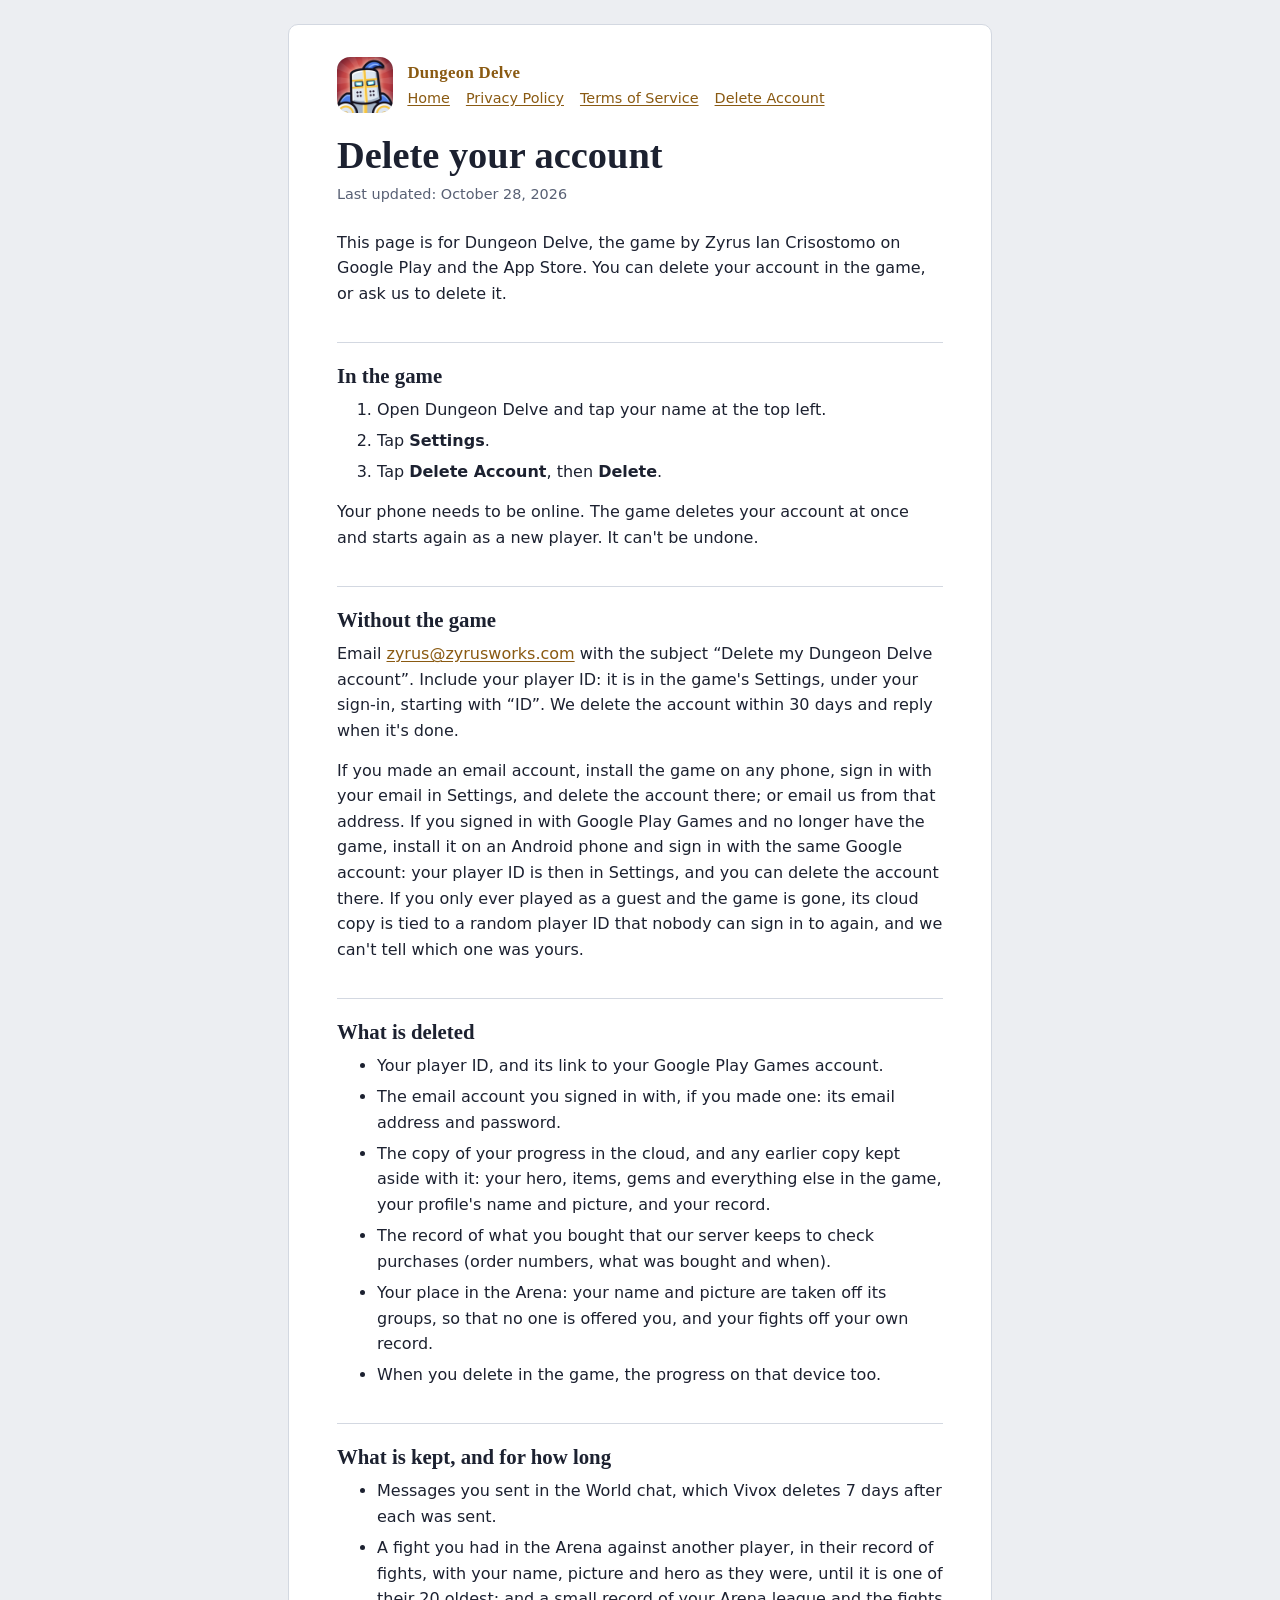
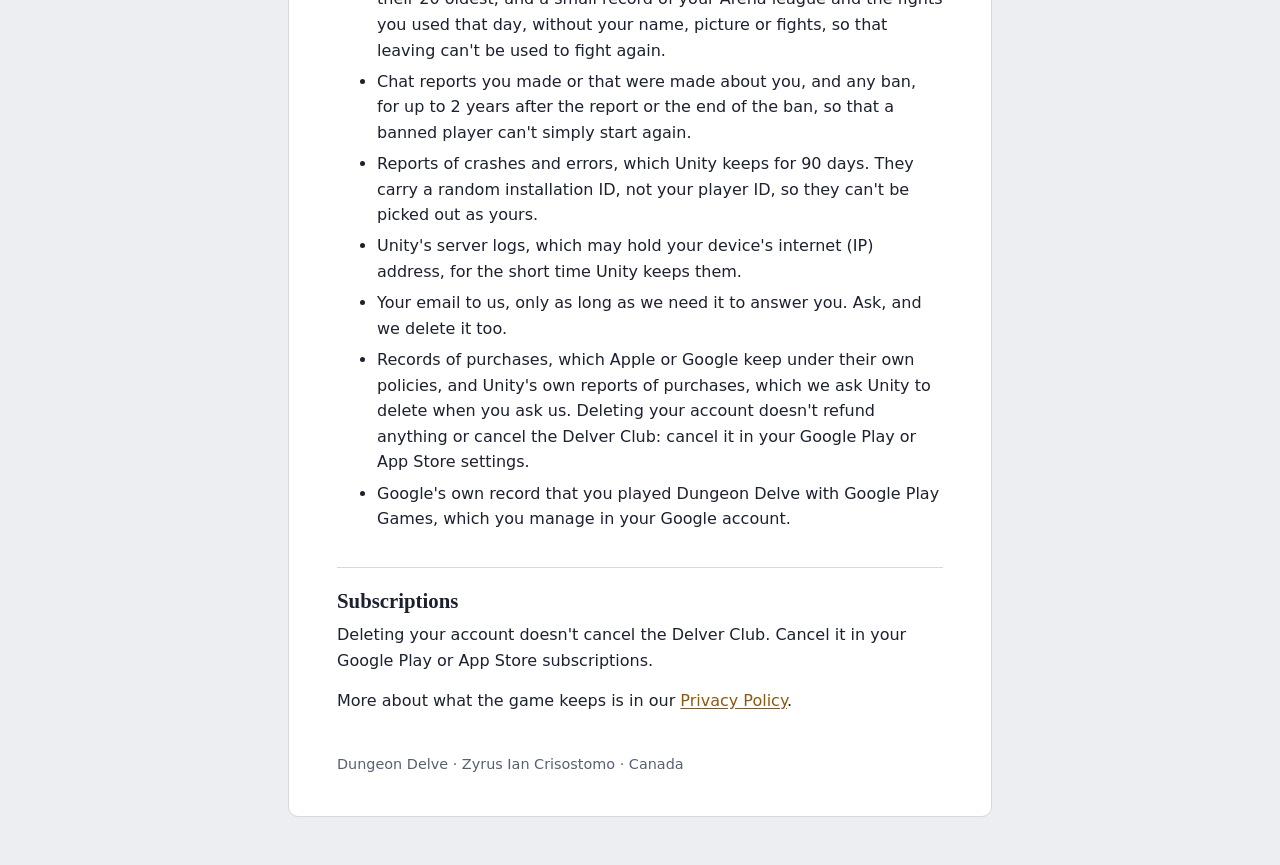
==== delete.html @ 49efcae1 "The pages for the tester build: sign-in, the cloud copy, the chat, leaderboards, the Arena, ads, ana" ====
<!doctype html>
<html lang="en">
<head>
<meta charset="utf-8">
<meta name="viewport" content="width=device-width, initial-scale=1, viewport-fit=cover">
<title>Delete Your Dungeon Delve Account</title>
<link rel="stylesheet" href="style.css">
<link rel="icon" href="icon.png">
</head>
<body>
<main>
<header class="top">
  <img src="icon.png" alt="">
  <div>
    <div class="game">Dungeon Delve</div>
    <nav><a href="index.html">Home</a><a href="privacy.html">Privacy Policy</a><a href="terms.html">Terms of Service</a><a href="delete.html" aria-current="page">Delete Account</a></nav>
  </div>
</header>

<h1>Delete your account</h1>
<p class="dated">Last updated: October 28, 2026</p>
<p>This page is for Dungeon Delve, the game by Zyrus Ian Crisostomo on Google Play and the App Store. You can delete your account in the game, or ask us to delete it.</p>

<h2>In the game</h2>
<ol>
  <li>Open Dungeon Delve and tap your name at the top left.</li>
  <li>Tap <strong>Settings</strong>.</li>
  <li>Tap <strong>Delete Account</strong>, then <strong>Delete</strong>.</li>
</ol>
<p>Your phone needs to be online. The game deletes your account at once and starts again as a new player. It can't be undone.</p>

<h2>Without the game</h2>
<p>Email <a href="mailto:zyrus@zyrusworks.com?subject=Delete%20my%20Dungeon%20Delve%20account">zyrus@zyrusworks.com</a> with the subject “Delete my Dungeon Delve account”. Include your player ID: it is in the game's Settings, under your sign-in, starting with “ID”. We delete the account within 30 days and reply when it's done.</p>
<p>If you made an email account, install the game on any phone, sign in with your email in Settings, and delete the account there; or email us from that address. If you signed in with Google Play Games and no longer have the game, install it on an Android phone and sign in with the same Google account: your player ID is then in Settings, and you can delete the account there. If you only ever played as a guest and the game is gone, its cloud copy is tied to a random player ID that nobody can sign in to again, and we can't tell which one was yours.</p>

<h2>What is deleted</h2>
<ul>
  <li>Your player ID, and its link to your Google Play Games account.</li>
  <li>The email account you signed in with, if you made one: its email address and password.</li>
  <li>The copy of your progress in the cloud, and any earlier copy kept aside with it: your hero, items, gems and everything else in the game, your profile's name and picture, and your record.</li>
  <li>The record of what you bought that our server keeps to check purchases (order numbers, what was bought and when).</li>
  <li>Your place in the Arena: your name and picture are taken off its groups, so that no one is offered you, and your fights off your own record.</li>
  <li>When you delete in the game, the progress on that device too.</li>
</ul>

<h2>What is kept, and for how long</h2>
<ul>
  <li>Messages you sent in the World chat, which Vivox deletes 7 days after each was sent.</li>
  <li>A fight you had in the Arena against another player, in their record of fights, with your name, picture and hero as they were, until it is one of their 20 oldest; and a small record of your Arena league and the fights you used that day, without your name, picture or fights, so that leaving can't be used to fight again.</li>
  <li>Chat reports you made or that were made about you, and any ban, for up to 2 years after the report or the end of the ban, so that a banned player can't simply start again.</li>
  <li>Reports of crashes and errors, which Unity keeps for 90 days. They carry a random installation ID, not your player ID, so they can't be picked out as yours.</li>
  <li>Unity's server logs, which may hold your device's internet (IP) address, for the short time Unity keeps them.</li>
  <li>Your email to us, only as long as we need it to answer you. Ask, and we delete it too.</li>
  <li>Records of purchases, which Apple or Google keep under their own policies, and Unity's own reports of purchases, which we ask Unity to delete when you ask us. Deleting your account doesn't refund anything or cancel the Delver Club: cancel it in your Google Play or App Store settings.</li>
  <li>Google's own record that you played Dungeon Delve with Google Play Games, which you manage in your Google account.</li>
</ul>

<h2>Subscriptions</h2>
<p>Deleting your account doesn't cancel the Delver Club. Cancel it in your Google Play or App Store subscriptions.</p>

<p>More about what the game keeps is in our <a href="privacy.html">Privacy Policy</a>.</p>

<footer>Dungeon Delve · Zyrus Ian Crisostomo · Canada</footer>
</main>
</body>
</html>
---- style.css ----
/* The game's legal pages: one readable column, stone greys with the knight's gold.
   No fonts or scripts from anywhere else, so opening the privacy policy sends nothing to anyone. */
:root {
  --bg: #eceef2;
  --paper: #ffffff;
  --ink: #1c2130;
  --muted: #586074;
  --rule: #d3d8e1;
  --accent: #8a5a12;
  --fill: #ffe9a6;
  --fill-ink: #4d3500;
  --body: system-ui, -apple-system, "Segoe UI", Roboto, "Helvetica Neue", Arial, sans-serif;
  --display: "Iowan Old Style", "Palatino Linotype", Palatino, "Book Antiqua", Georgia, serif;
}
@media (prefers-color-scheme: dark) {
  :root:not([data-theme="light"]) {
    --bg: #12141a;
    --paper: #1a1d25;
    --ink: #e6e8ee;
    --muted: #a1a8b8;
    --rule: #2d3240;
    --accent: #e2b558;
    --fill: #4b3c0f;
    --fill-ink: #ffe9a6;
    color-scheme: dark;
  }
}
:root[data-theme="dark"] {
  --bg: #12141a;
  --paper: #1a1d25;
  --ink: #e6e8ee;
  --muted: #a1a8b8;
  --rule: #2d3240;
  --accent: #e2b558;
  --fill: #4b3c0f;
  --fill-ink: #ffe9a6;
  color-scheme: dark;
}

* { box-sizing: border-box; }
html { -webkit-text-size-adjust: 100%; }
body {
  margin: 0;
  background: var(--bg);
  color: var(--ink);
  font: 1rem/1.6 var(--body);
  padding: 1.5rem 16px 3rem;
}
main {
  max-width: 44rem;
  margin: 0 auto;
  background: var(--paper);
  border: 1px solid var(--rule);
  border-radius: 10px;
  padding: 2rem clamp(1rem, 5vw, 3rem) 2.5rem;
}
header.top {
  display: flex;
  align-items: center;
  gap: 0.9rem;
  margin-bottom: 1.25rem;
}
header.top img { width: 56px; height: 56px; border-radius: 13px; flex: none; }
header.top .game {
  font-family: var(--display);
  font-size: 1.05rem;
  font-weight: 700;
  letter-spacing: 0.02em;
  color: var(--accent);
}
header.top nav { font-size: 0.9rem; display: flex; flex-wrap: wrap; gap: 0.25rem 1rem; }
h1 {
  font-family: var(--display);
  font-size: clamp(1.8rem, 6vw, 2.4rem);
  line-height: 1.15;
  margin: 0 0 0.35rem;
  text-wrap: balance;
}
.dated { color: var(--muted); font-size: 0.9rem; margin: 0 0 1.5rem; }
h2 {
  font-family: var(--display);
  font-size: 1.3rem;
  line-height: 1.3;
  margin: 2.2rem 0 0.5rem;
  padding-top: 1.2rem;
  border-top: 1px solid var(--rule);
  text-wrap: balance;
}
h3 { font-size: 1rem; margin: 1.4rem 0 0.3rem; }
p, ul, ol { margin: 0 0 0.9rem; }
li { margin-bottom: 0.35rem; }
a { color: var(--accent); text-underline-offset: 2px; }
a:focus-visible { outline: 2px solid var(--accent); outline-offset: 2px; border-radius: 2px; }
.short {
  border: 1px solid var(--rule);
  border-left: 4px solid var(--accent);
  border-radius: 6px;
  padding: 1rem 1.2rem 0.3rem;
  margin: 0 0 1rem;
}
.short h2 { margin: 0 0 0.5rem; padding: 0; border: 0; font-size: 1.1rem; }
.fill {
  background: var(--fill);
  color: var(--fill-ink);
  border-radius: 3px;
  padding: 0 0.25em;
  font-weight: 600;
}
.table { overflow-x: auto; margin: 0 0 1rem; }
table { border-collapse: collapse; width: 100%; font-size: 0.95rem; }
th, td { text-align: left; vertical-align: top; padding: 0.5rem 0.6rem; border-bottom: 1px solid var(--rule); }
th { font-weight: 600; color: var(--muted); font-size: 0.85rem; letter-spacing: 0.03em; }
footer { margin-top: 2.5rem; color: var(--muted); font-size: 0.9rem; }
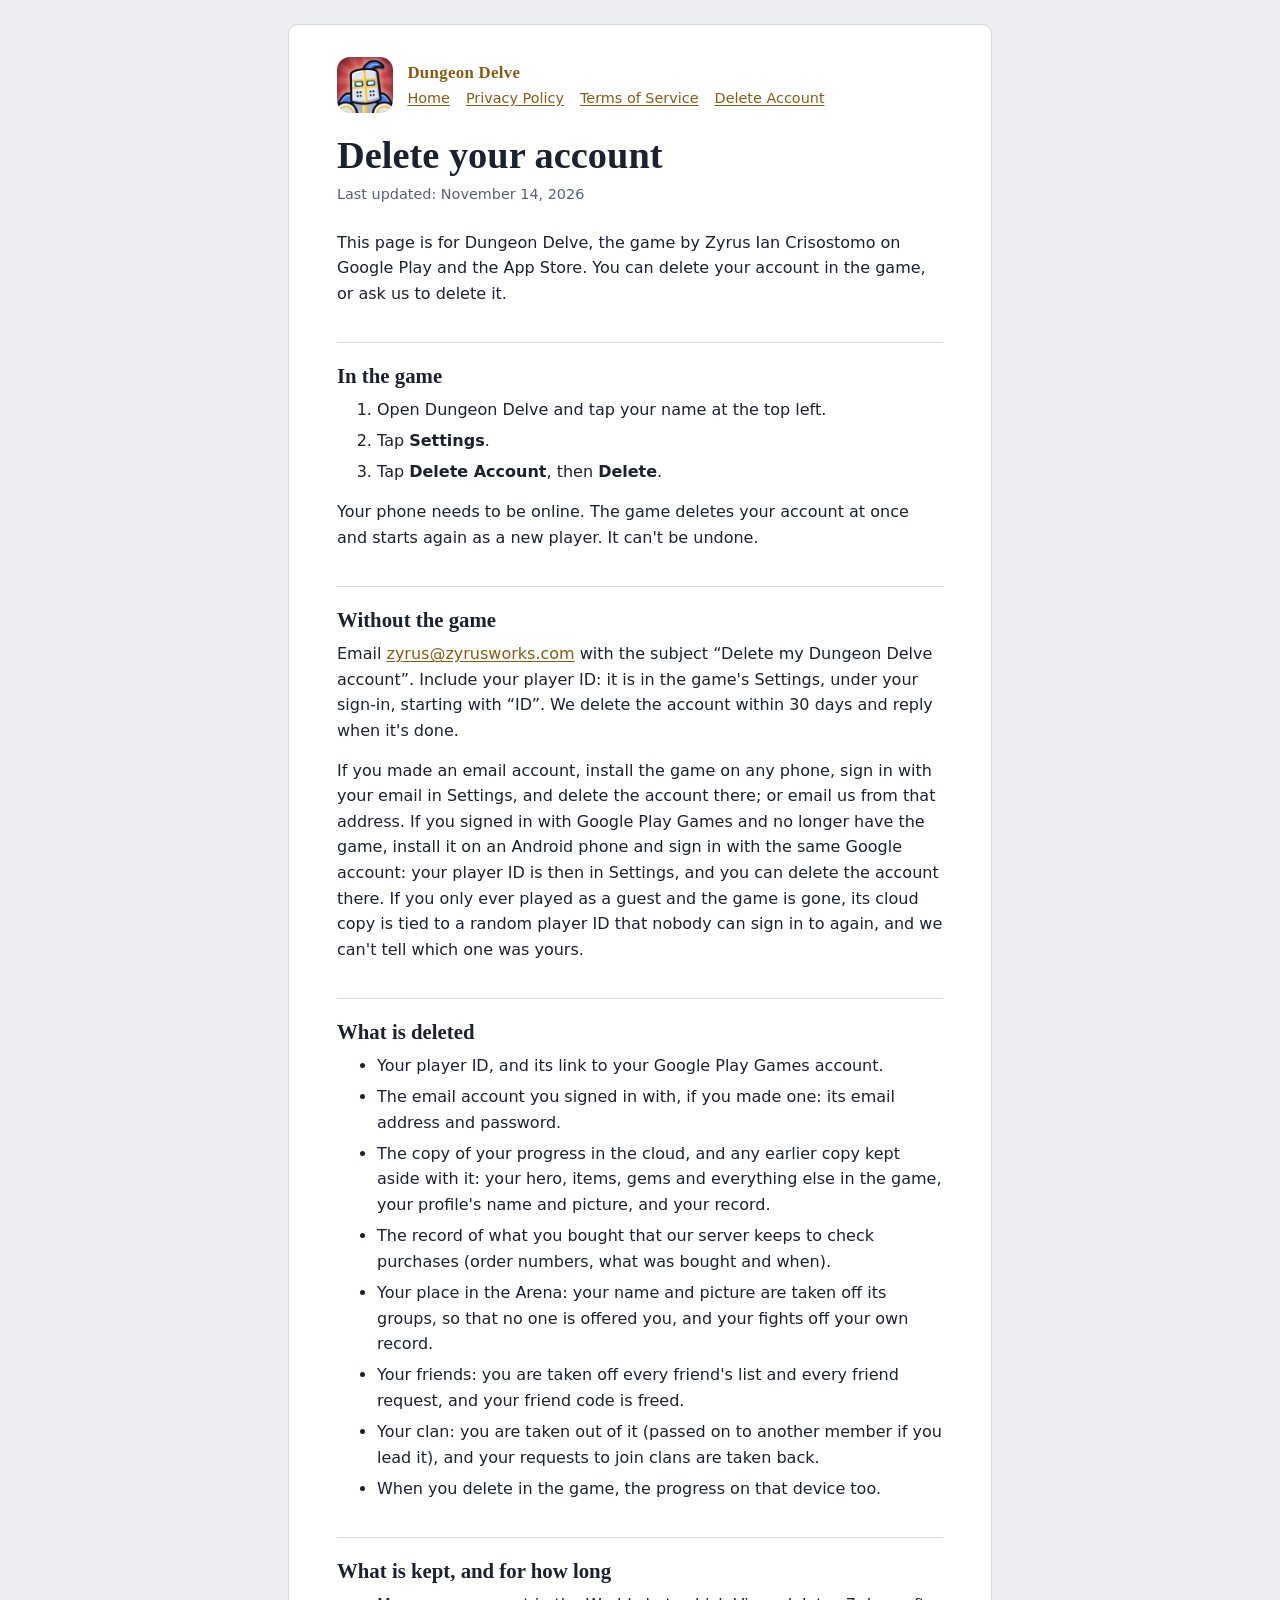
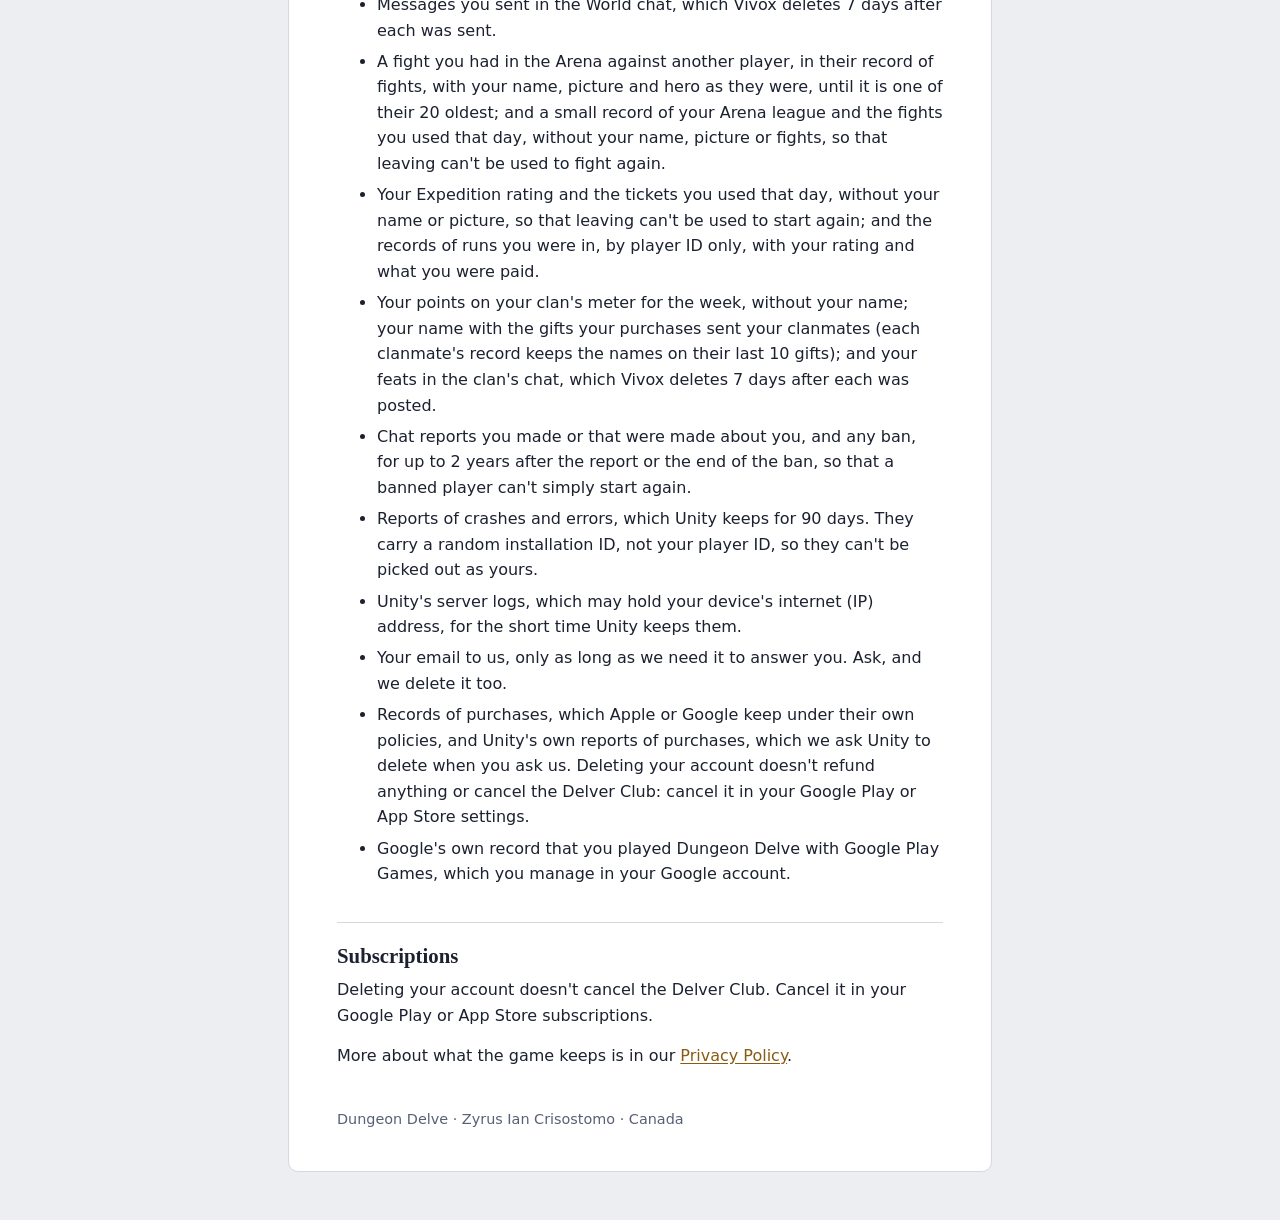
==== commit 3a81cb45: "The pages for build 1.0 (15): friends, clans and the Expedition (its lobbies, Edgegap running each r" ====
--- a/delete.html
+++ b/delete.html
@@ -18,7 +18,7 @@
 </header>
 
 <h1>Delete your account</h1>
-<p class="dated">Last updated: October 28, 2026</p>
+<p class="dated">Last updated: November 14, 2026</p>
 <p>This page is for Dungeon Delve, the game by Zyrus Ian Crisostomo on Google Play and the App Store. You can delete your account in the game, or ask us to delete it.</p>
 
 <h2>In the game</h2>
@@ -40,6 +40,8 @@
   <li>The copy of your progress in the cloud, and any earlier copy kept aside with it: your hero, items, gems and everything else in the game, your profile's name and picture, and your record.</li>
   <li>The record of what you bought that our server keeps to check purchases (order numbers, what was bought and when).</li>
   <li>Your place in the Arena: your name and picture are taken off its groups, so that no one is offered you, and your fights off your own record.</li>
+  <li>Your friends: you are taken off every friend's list and every friend request, and your friend code is freed.</li>
+  <li>Your clan: you are taken out of it (passed on to another member if you lead it), and your requests to join clans are taken back.</li>
   <li>When you delete in the game, the progress on that device too.</li>
 </ul>
 
@@ -47,6 +49,8 @@
 <ul>
   <li>Messages you sent in the World chat, which Vivox deletes 7 days after each was sent.</li>
   <li>A fight you had in the Arena against another player, in their record of fights, with your name, picture and hero as they were, until it is one of their 20 oldest; and a small record of your Arena league and the fights you used that day, without your name, picture or fights, so that leaving can't be used to fight again.</li>
+  <li>Your Expedition rating and the tickets you used that day, without your name or picture, so that leaving can't be used to start again; and the records of runs you were in, by player ID only, with your rating and what you were paid.</li>
+  <li>Your points on your clan's meter for the week, without your name; your name with the gifts your purchases sent your clanmates (each clanmate's record keeps the names on their last 10 gifts); and your feats in the clan's chat, which Vivox deletes 7 days after each was posted.</li>
   <li>Chat reports you made or that were made about you, and any ban, for up to 2 years after the report or the end of the ban, so that a banned player can't simply start again.</li>
   <li>Reports of crashes and errors, which Unity keeps for 90 days. They carry a random installation ID, not your player ID, so they can't be picked out as yours.</li>
   <li>Unity's server logs, which may hold your device's internet (IP) address, for the short time Unity keeps them.</li>
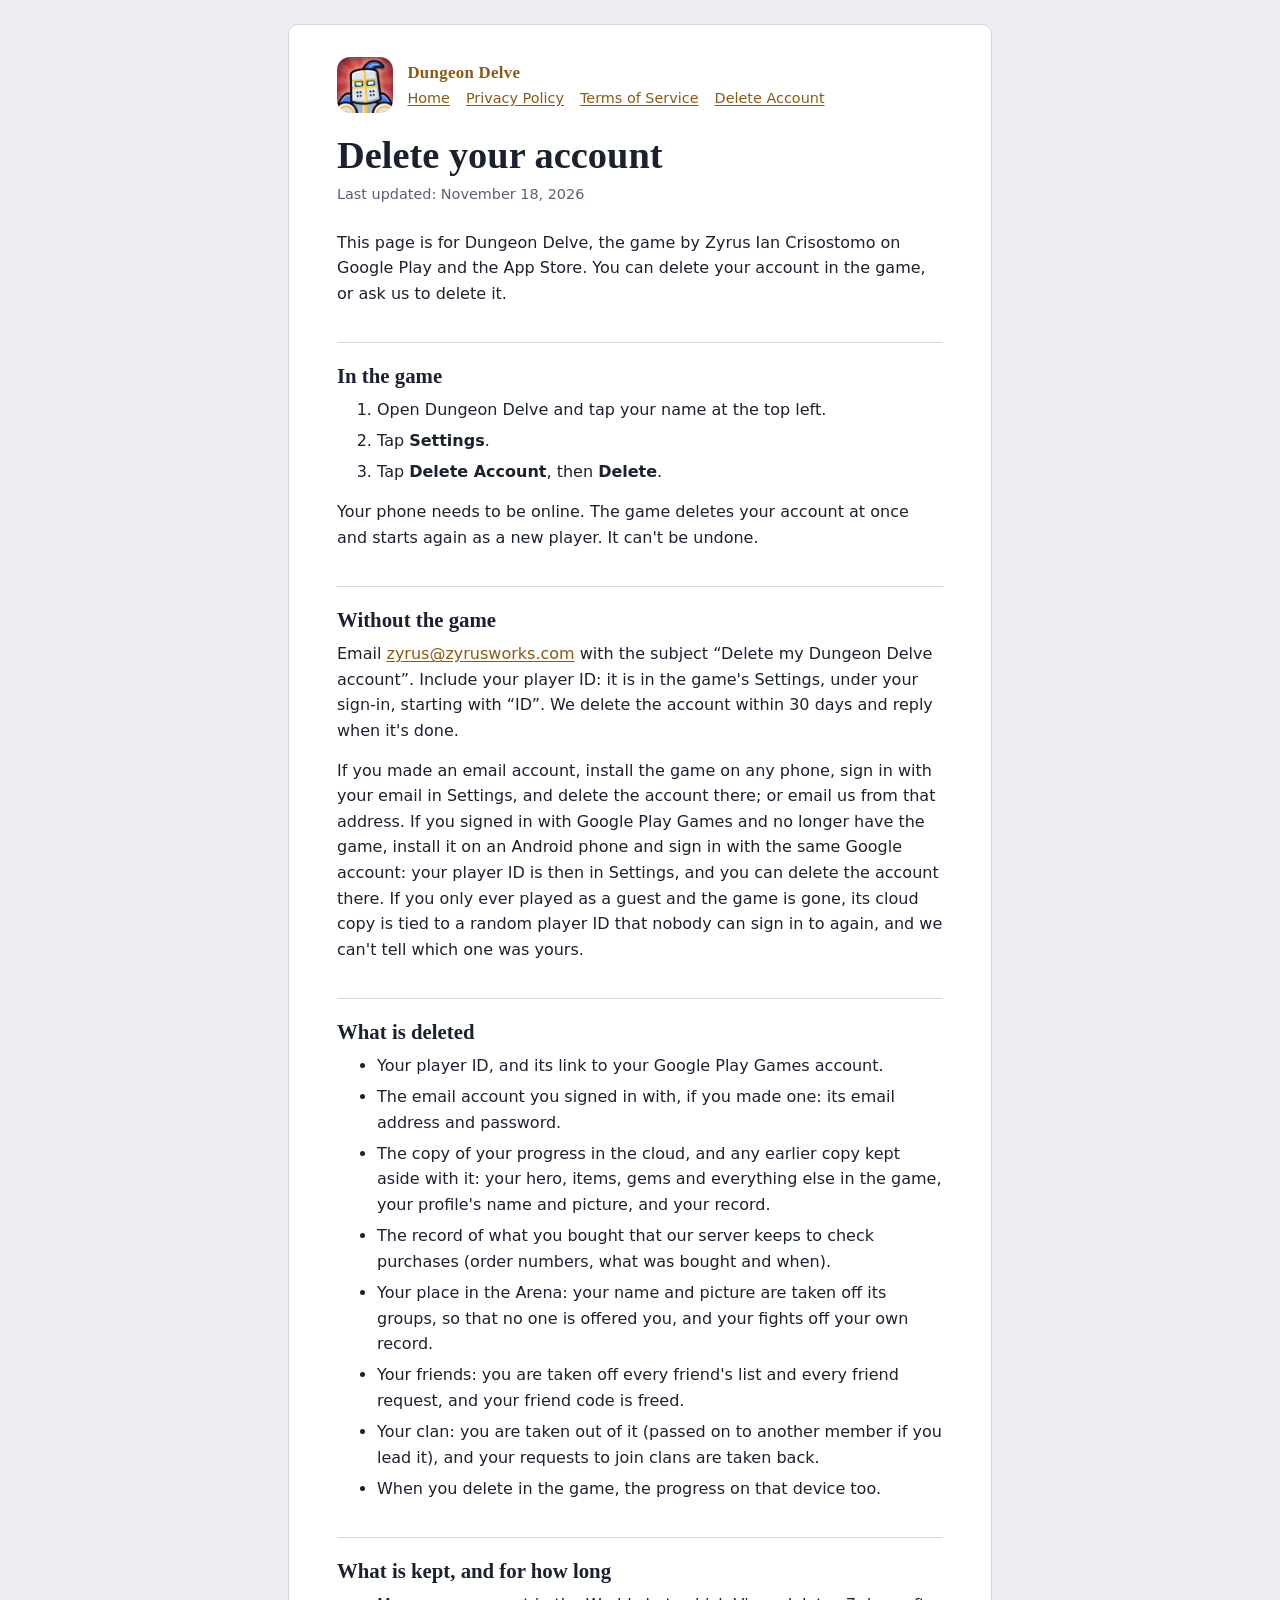
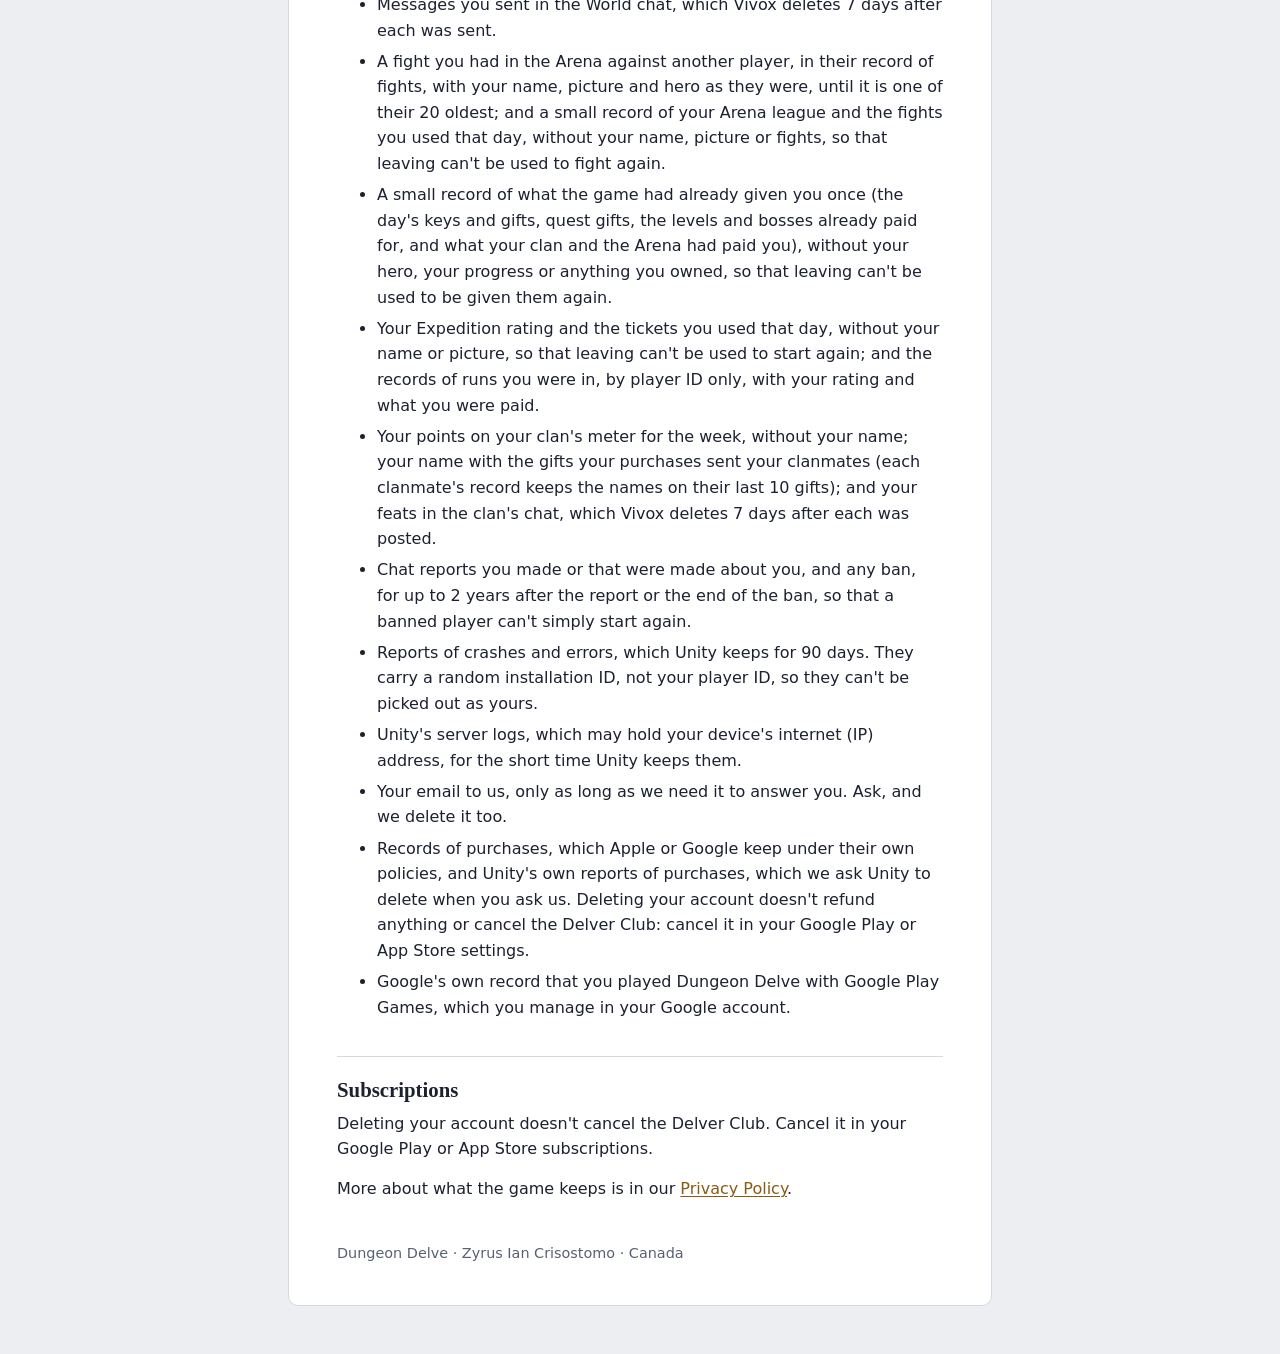
==== commit 7633ebf7: "What stays after an account is deleted: a small record of what the game had already given the player" ====
--- a/delete.html
+++ b/delete.html
@@ -18,7 +18,7 @@
 </header>
 
 <h1>Delete your account</h1>
-<p class="dated">Last updated: November 14, 2026</p>
+<p class="dated">Last updated: November 18, 2026</p>
 <p>This page is for Dungeon Delve, the game by Zyrus Ian Crisostomo on Google Play and the App Store. You can delete your account in the game, or ask us to delete it.</p>
 
 <h2>In the game</h2>
@@ -49,6 +49,7 @@
 <ul>
   <li>Messages you sent in the World chat, which Vivox deletes 7 days after each was sent.</li>
   <li>A fight you had in the Arena against another player, in their record of fights, with your name, picture and hero as they were, until it is one of their 20 oldest; and a small record of your Arena league and the fights you used that day, without your name, picture or fights, so that leaving can't be used to fight again.</li>
+  <li>A small record of what the game had already given you once (the day's keys and gifts, quest gifts, the levels and bosses already paid for, and what your clan and the Arena had paid you), without your hero, your progress or anything you owned, so that leaving can't be used to be given them again.</li>
   <li>Your Expedition rating and the tickets you used that day, without your name or picture, so that leaving can't be used to start again; and the records of runs you were in, by player ID only, with your rating and what you were paid.</li>
   <li>Your points on your clan's meter for the week, without your name; your name with the gifts your purchases sent your clanmates (each clanmate's record keeps the names on their last 10 gifts); and your feats in the clan's chat, which Vivox deletes 7 days after each was posted.</li>
   <li>Chat reports you made or that were made about you, and any ban, for up to 2 years after the report or the end of the ban, so that a banned player can't simply start again.</li>
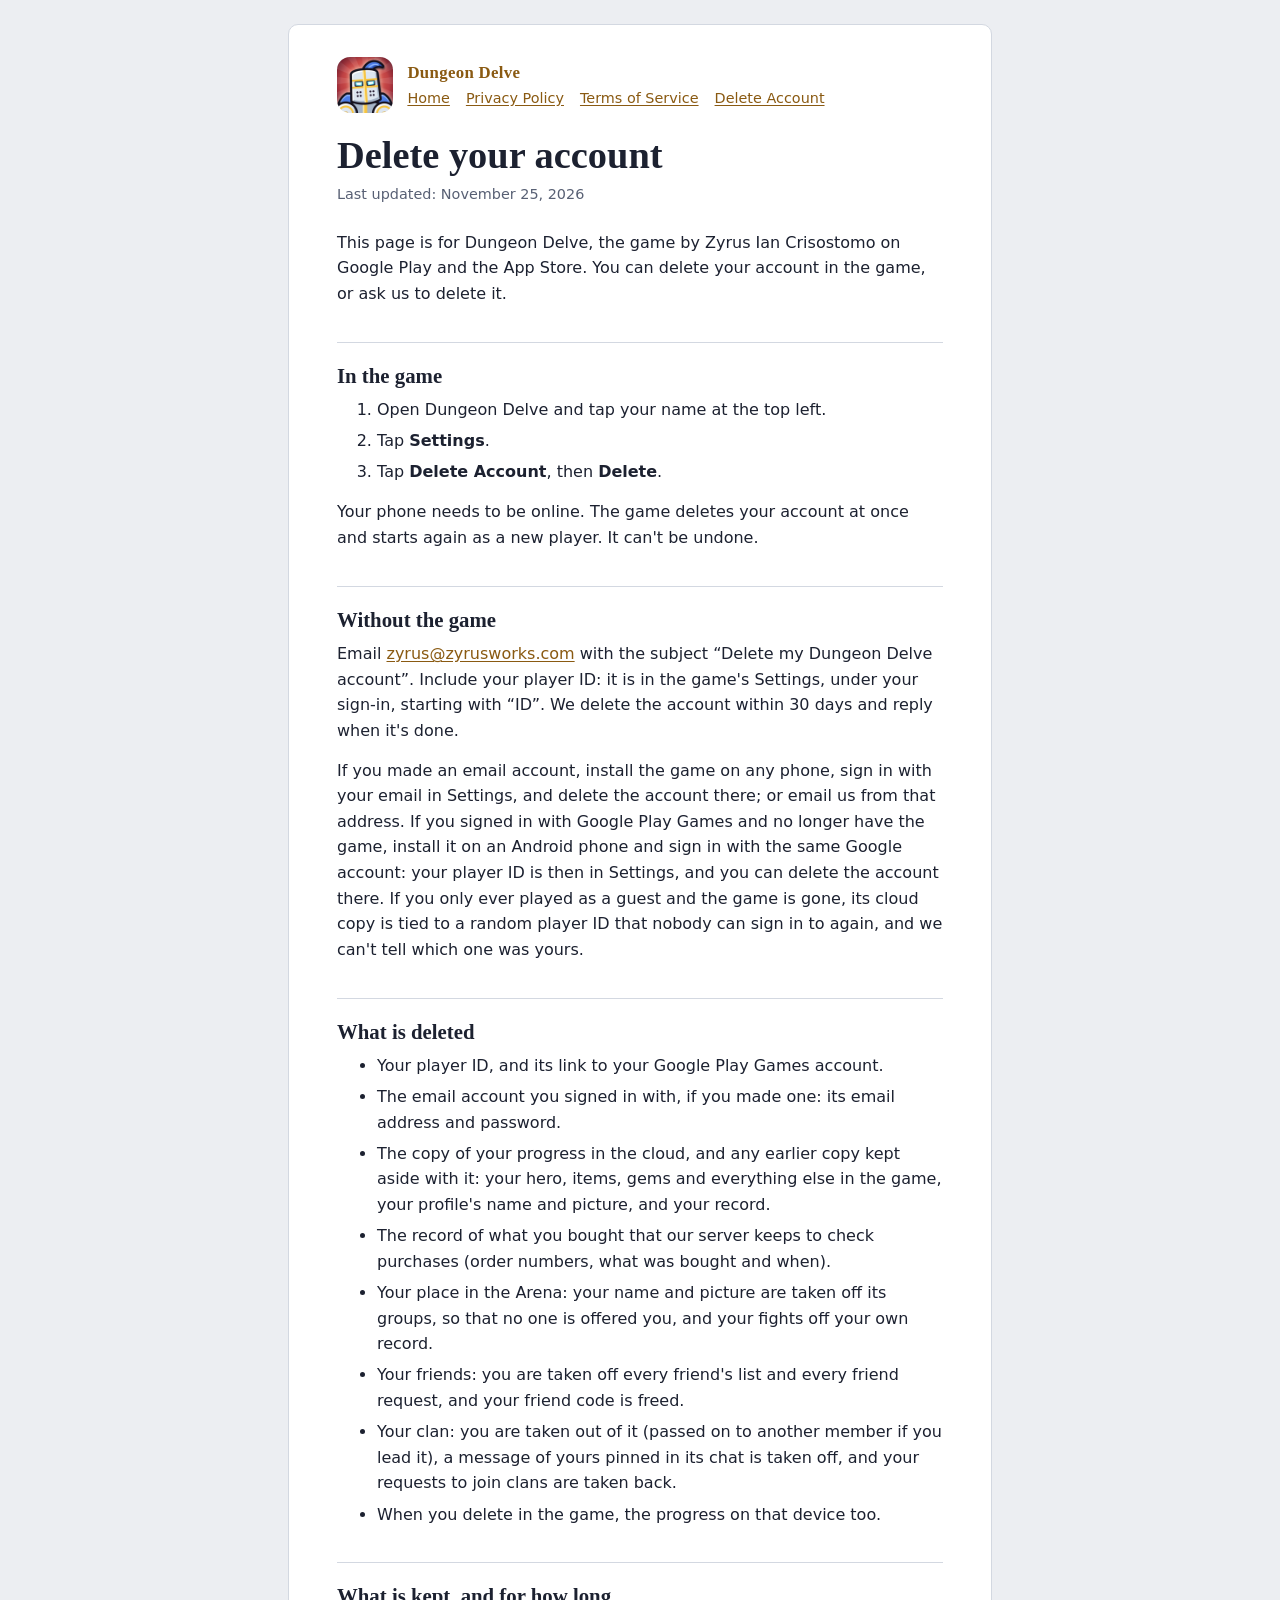
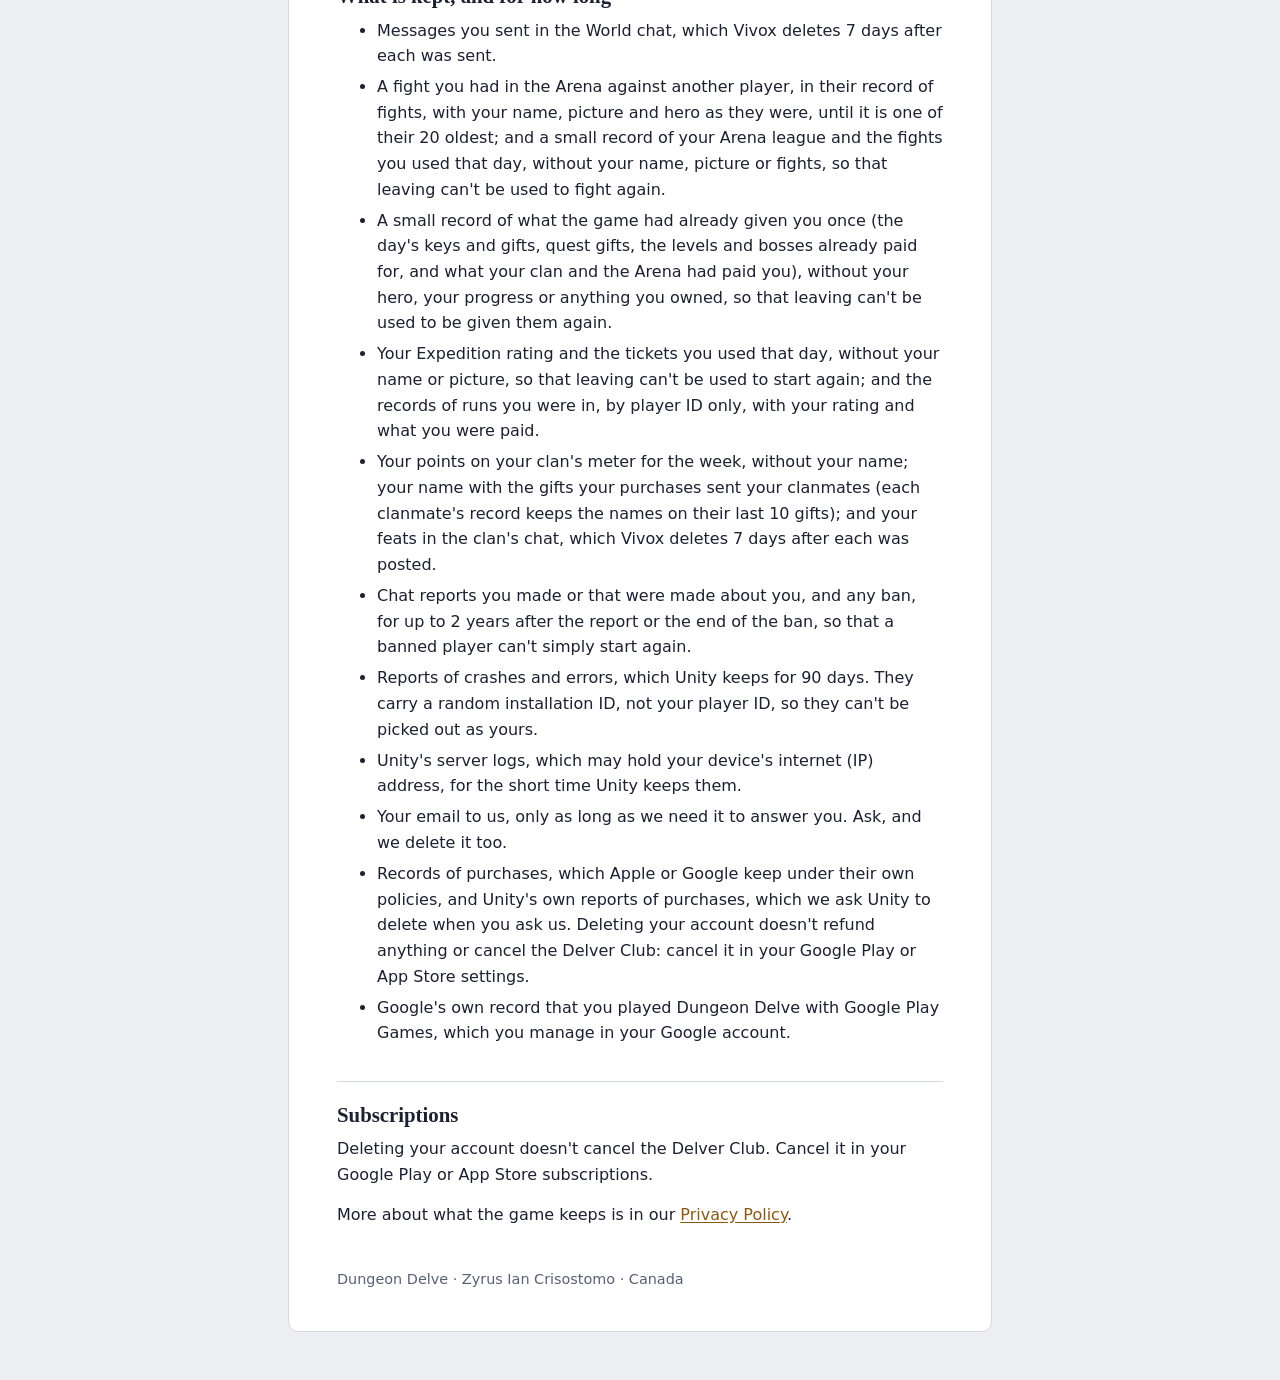
==== commit 89ef2277: "The clan chat's pinned message: the privacy policy says the clan's Leader, Vice Leaders and Officers" ====
--- a/delete.html
+++ b/delete.html
@@ -18,7 +18,7 @@
 </header>
 
 <h1>Delete your account</h1>
-<p class="dated">Last updated: November 18, 2026</p>
+<p class="dated">Last updated: November 25, 2026</p>
 <p>This page is for Dungeon Delve, the game by Zyrus Ian Crisostomo on Google Play and the App Store. You can delete your account in the game, or ask us to delete it.</p>
 
 <h2>In the game</h2>
@@ -41,7 +41,7 @@
   <li>The record of what you bought that our server keeps to check purchases (order numbers, what was bought and when).</li>
   <li>Your place in the Arena: your name and picture are taken off its groups, so that no one is offered you, and your fights off your own record.</li>
   <li>Your friends: you are taken off every friend's list and every friend request, and your friend code is freed.</li>
-  <li>Your clan: you are taken out of it (passed on to another member if you lead it), and your requests to join clans are taken back.</li>
+  <li>Your clan: you are taken out of it (passed on to another member if you lead it), a message of yours pinned in its chat is taken off, and your requests to join clans are taken back.</li>
   <li>When you delete in the game, the progress on that device too.</li>
 </ul>
 
